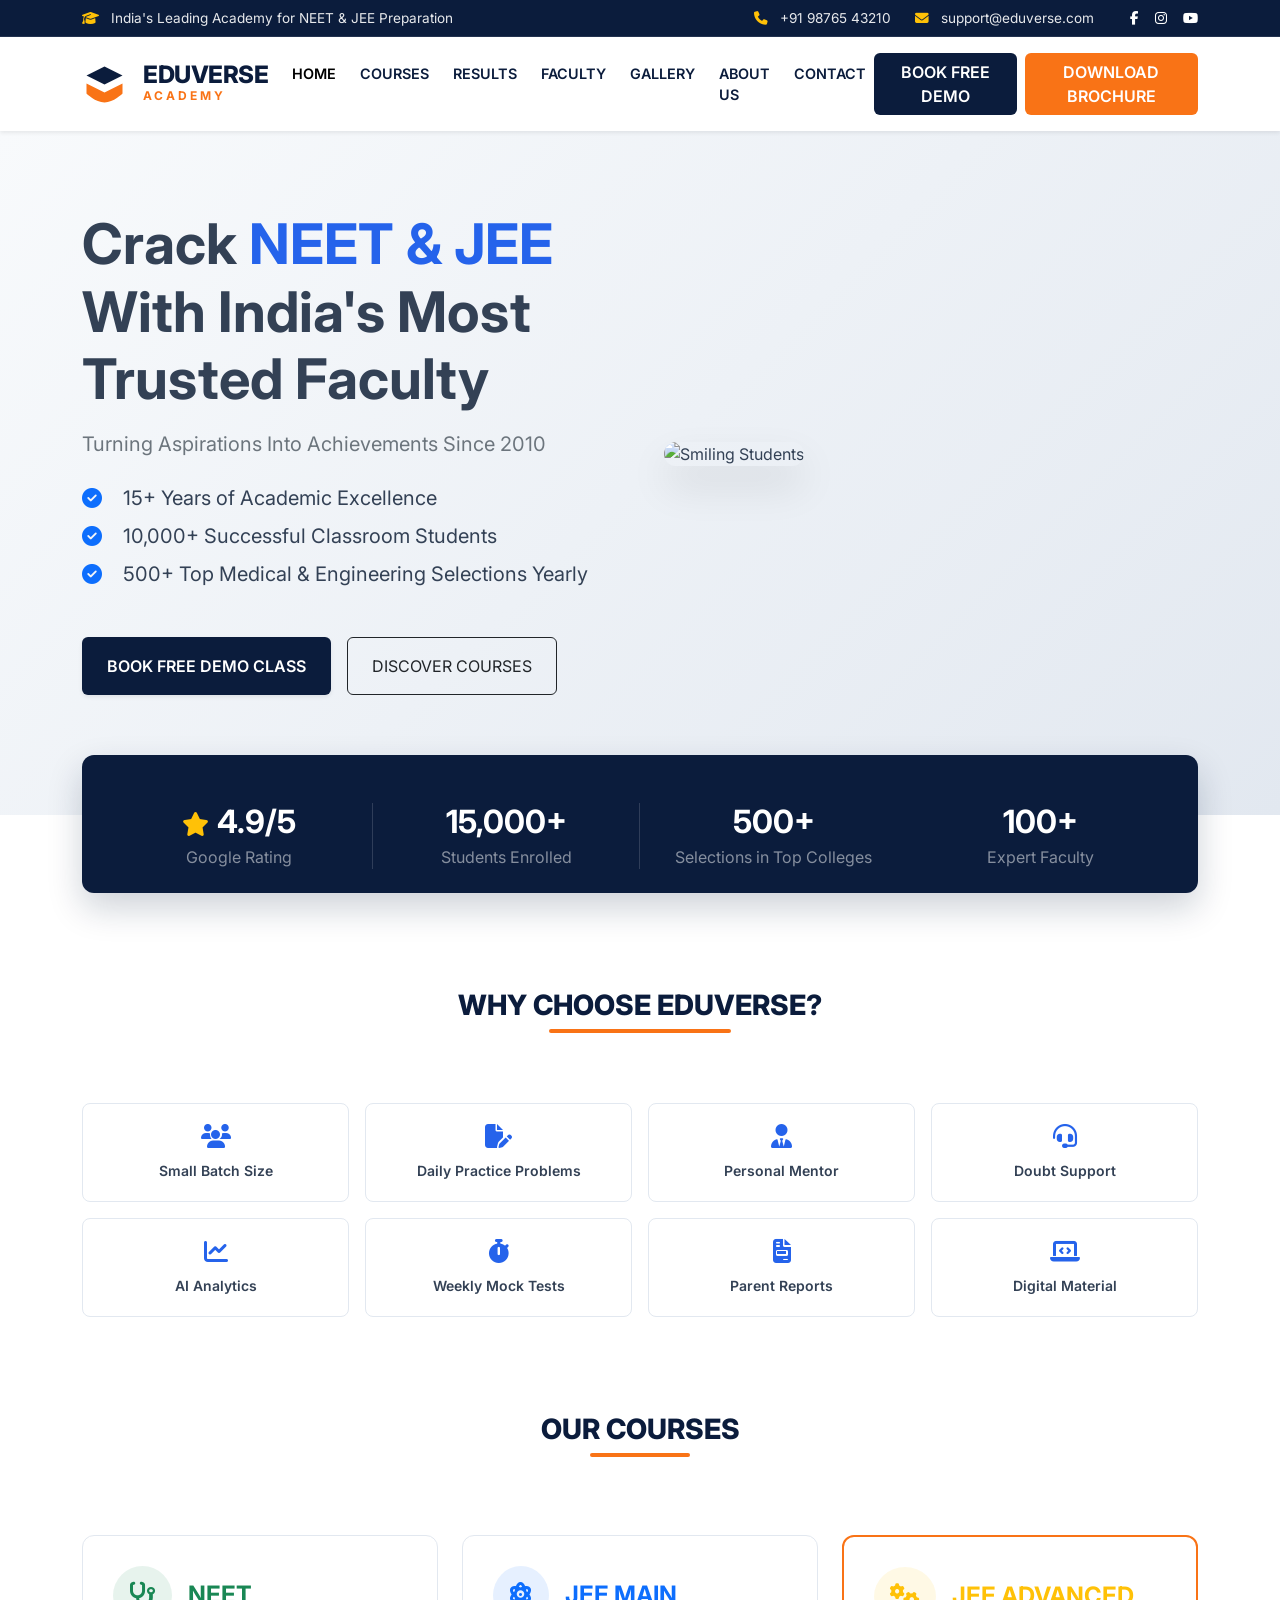
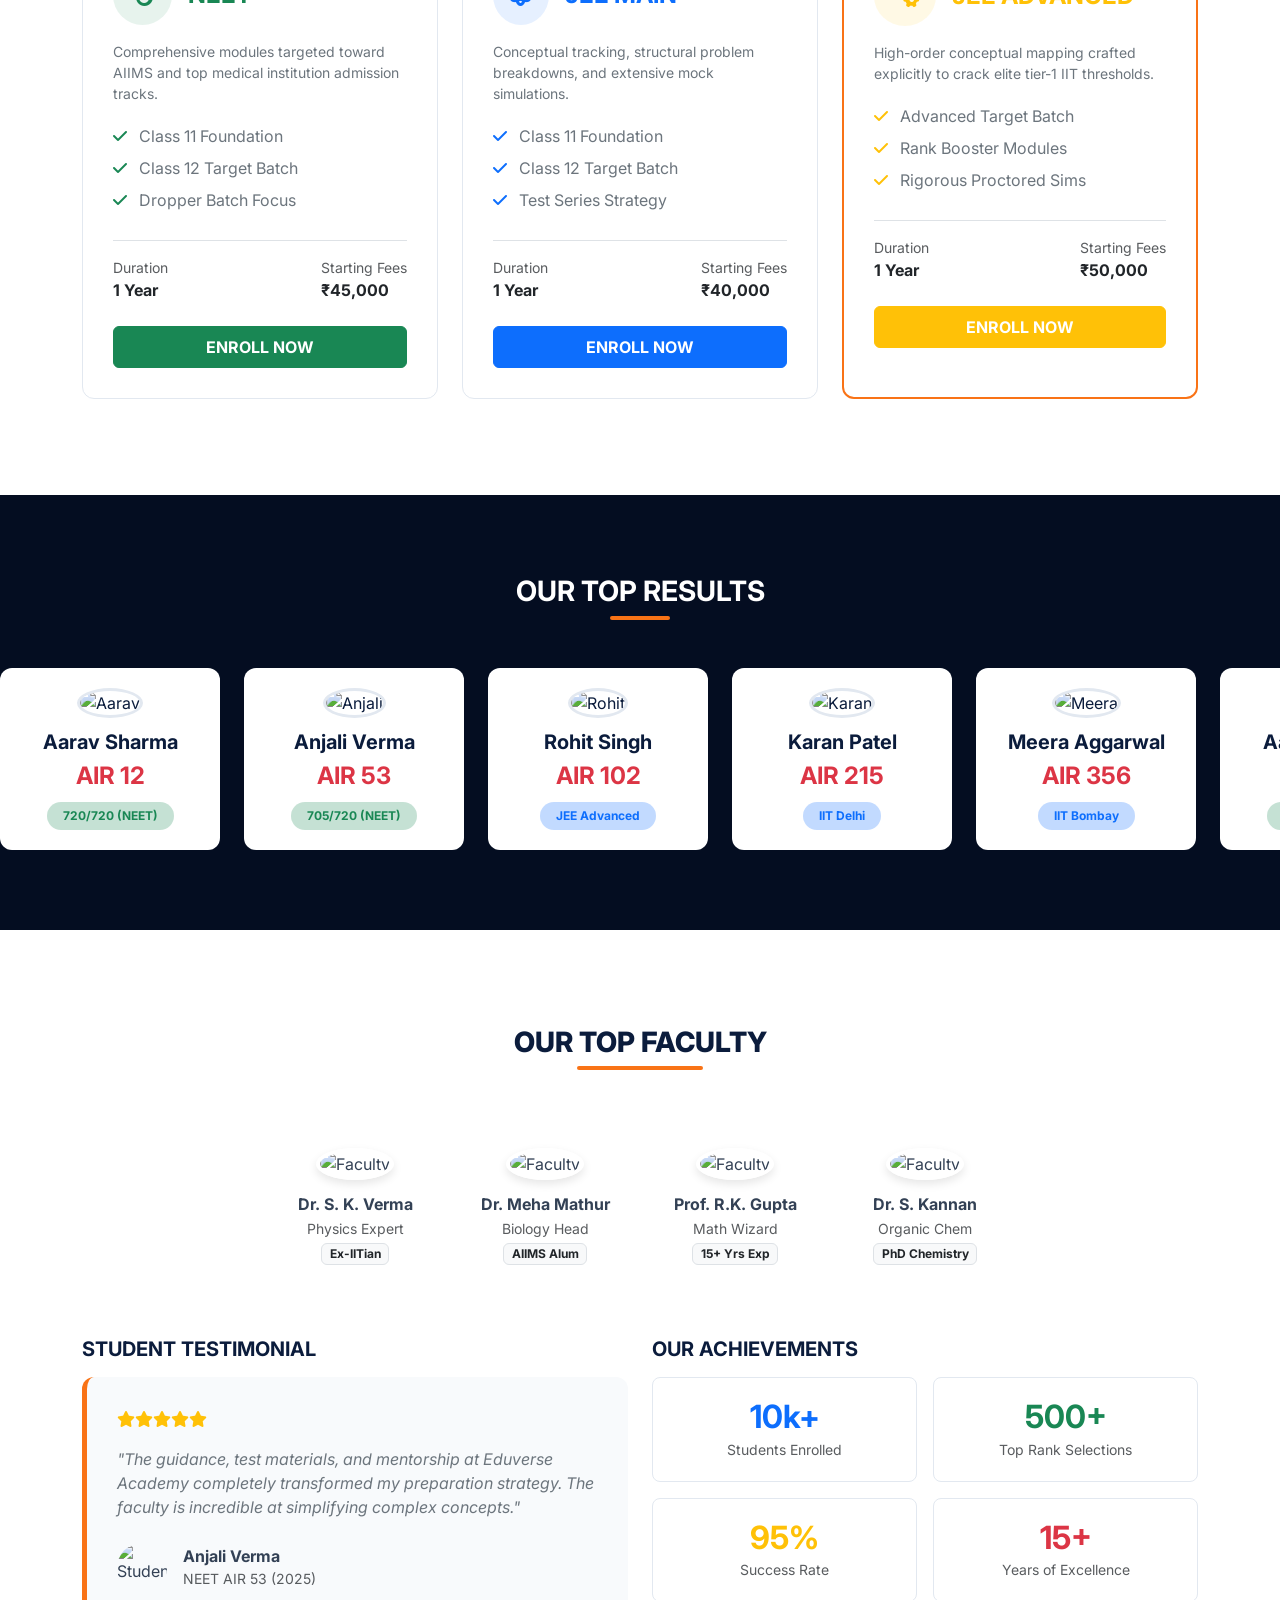
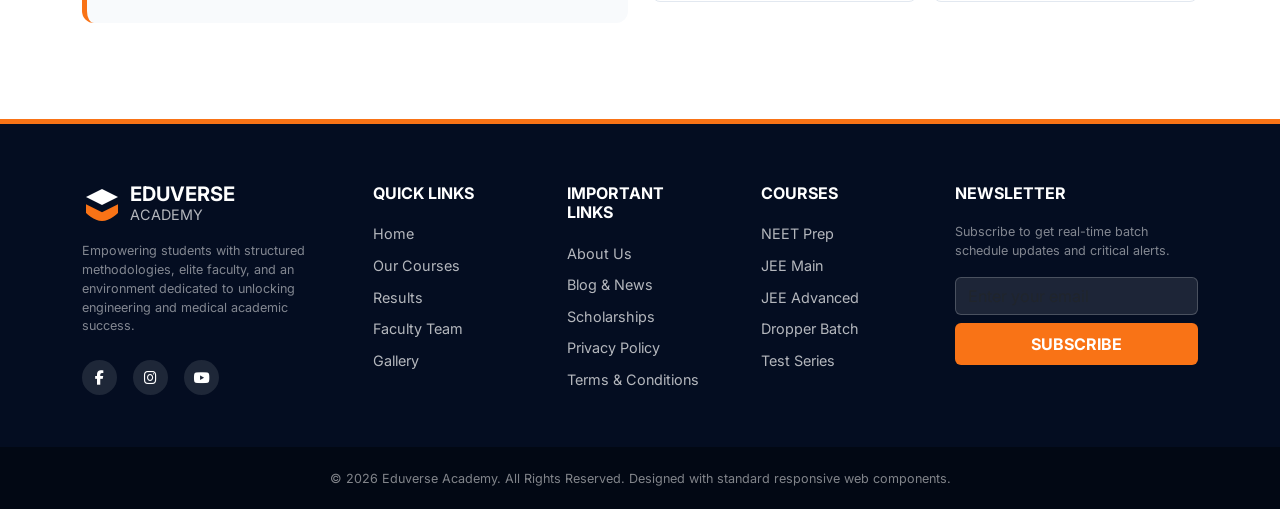
==== index.html @ da36e8e4 "Initializing the landing page" ====
<!DOCTYPE html>
<html lang="en">
<head>
    <meta charset="UTF-8">
    <meta name="viewport" content="width=device-width, initial-scale=1.0">
    <title>Eduverse Academy - NEET & JEE Preparation</title>
    
    <link rel="preconnect" href="https://fonts.googleapis.com">
    <link rel="preconnect" href="https://fonts.gstatic.com" crossorigin>
    <link href="https://fonts.googleapis.com/css2?family=Inter:wght@300;400;500;600;700;800&display=swap" rel="stylesheet">
    
    <link href="https://cdn.jsdelivr.net/npm/bootstrap@5.3.0/dist/css/bootstrap.min.css" rel="stylesheet">
    
    <link rel="stylesheet" href="https://cdnjs.cloudflare.com/ajax/libs/font-awesome/6.4.0/css/all.min.css">
    <link rel="stylesheet" href="main.css">
    
</head>
<body>

    <div class="top-ribbon d-none d-lg-block">
        <div class="container d-flex justify-content-between align-items-center">
            <div><i class="fa-solid fa-graduation-cap me-2 text-warning"></i> India's Leading Academy for NEET & JEE Preparation</div>
            <div class="d-flex align-items-center">
                <span class="me-4"><i class="fa-solid fa-phone me-2 text-warning"></i> +91 98765 43210</span>
                <span class="me-4"><i class="fa-solid fa-envelope me-2 text-warning"></i> support@eduverse.com</span>
                <div class="social-anchors">
                    <a href="#"><i class="fa-brands fa-facebook-f"></i></a>
                    <a href="#"><i class="fa-brands fa-instagram"></i></a>
                    <a href="#"><i class="fa-brands fa-youtube"></i></a>
                </div>
            </div>
        </div>
    </div>

    <nav class="navbar navbar-expand-lg navbar-light bg-white sticky-top shadow-sm py-3">
        <div class="container">
            <a class="navbar-brand d-flex align-items-center" href="#">
                <svg width="45" height="45" viewBox="0 0 50 50" fill="none" xmlns="http://www.w3.org/2000/svg" class="me-3">
                    <path d="M25 5L5 15L25 25L45 15L25 5Z" fill="#0b1c3c"/>
                    <path d="M5 24V35C5 35 15 45 25 45C35 45 45 35 45 35V24L25 34L5 24Z" fill="#f97316"/>
                </svg>
                <div>
                    <div class="logo-text-primary fs-4">EDUVERSE</div>
                    <div class="logo-text-secondary">ACADEMY</div>
                </div>
            </a>
            
            <button class="navbar-toggler" type="button" data-bs-toggle="collapse" data-bs-target="#mainNav">
                <span class="navbar-toggler-icon"></span>
            </button>
            
            <div class="collapse navbar-collapse" id="mainNav">
                <ul class="navbar-nav mx-auto mb-2 mb-lg-0 gap-2">
                    <li class="nav-item"><a class="nav-link active" href="#">Home</a></li>
                    <li class="nav-item"><a class="nav-link" href="#">Courses</a></li>
                    <li class="nav-item"><a class="nav-link" href="other-pages/result.html">Results</a></li>
                    <li class="nav-item"><a class="nav-link" href="other-pages/faculty.html">Faculty</a></li>
                    <li class="nav-item"><a class="nav-link" href="#">Gallery</a></li>
                    <li class="nav-item"><a class="nav-link" href="#">About Us</a></li>
                    <li class="nav-item"><a class="nav-link" href="#">Contact</a></li>
                </ul>
                <div class="d-flex gap-2">
                    <a href="#" class="btn btn-navy px-4">BOOK FREE DEMO</a>
                    <a href="#" class="btn btn-orange px-4">DOWNLOAD BROCHURE</a>
                </div>
            </div>
        </div>
    </nav>

    <section class="hero-section">
        <div class="container">
            <div class="row align-items-center g-5">
                <div class="col-lg-6">
                    <h1 class="display-4 fw-bold hero-title mb-3">Crack <span>NEET & JEE</span><br>With India's Most Trusted Faculty</h1>
                    <p class="fs-5 text-secondary mb-4">Turning Aspirations Into Achievements Since 2010</p>
                    
                    <ul class="list-unstyled mb-5 fs-5">
                        <li class="mb-2"><i class="fa-solid fa-circle-check text-primary me-3"></i> 15+ Years of Academic Excellence</li>
                        <li class="mb-2"><i class="fa-solid fa-circle-check text-primary me-3"></i> 10,000+ Successful Classroom Students</li>
                        <li class="mb-2"><i class="fa-solid fa-circle-check text-primary me-3"></i> 500+ Top Medical & Engineering Selections Yearly</li>
                    </ul>
                    
                    <div class="d-flex gap-3">
                        <button class="btn btn-navy py-3 px-4 shadow-sm">BOOK FREE DEMO CLASS</button>
                        <button class="btn btn-outline-dark py-3 px-4">DISCOVER COURSES</button>
                    </div>
                </div>
                <div class="col-lg-6">
                    <img src="https://images.unsplash.com/photo-1523240795612-9a054b0db644?auto=format&fit=crop&q=80&w=800" alt="Smiling Students" class="img-fluid hero-image">
                </div>
            </div>
        </div>
    </section>

    <div class="container">
        <div class="stats-ribbon p-4 row text-center g-4 mx-0">
            <div class="col-md-3 col-6 stat-col">
                <h2 class="fw-bold mb-1"><i class="fa-solid fa-star text-warning me-2 fs-4"></i>4.9/5</h2>
                <span class="text-white-50">Google Rating</span>
            </div>
            <div class="col-md-3 col-6 stat-col">
                <h2 class="fw-bold mb-1">15,000+</h2>
                <span class="text-white-50">Students Enrolled</span>
            </div>
            <div class="col-md-3 col-6 stat-col border-end-0">
                <h2 class="fw-bold mb-1">500+</h2>
                <span class="text-white-50">Selections in Top Colleges</span>
            </div>
            <div class="col-md-3 col-6">
                <h2 class="fw-bold mb-1">100+</h2>
                <span class="text-white-50">Expert Faculty</span>
            </div>
        </div>
    </div>

    <section class="container my-5 pt-5 text-center">
        <h3 class="section-title">WHY CHOOSE EDUVERSE?</h3>
        <div class="row row-cols-2 row-cols-md-4 row-cols-lg-8 g-3 mt-4">
            <div class="col"><div class="feature-card"><i class="fa-solid fa-users feature-icon"></i><div class="small fw-semibold">Small Batch Size</div></div></div>
            <div class="col"><div class="feature-card"><i class="fa-solid fa-file-pen feature-icon"></i><div class="small fw-semibold">Daily Practice Problems</div></div></div>
            <div class="col"><div class="feature-card"><i class="fa-solid fa-user-tie feature-icon"></i><div class="small fw-semibold">Personal Mentor</div></div></div>
            <div class="col"><div class="feature-card"><i class="fa-solid fa-headset feature-icon"></i><div class="small fw-semibold">Doubt Support</div></div></div>
            <div class="col"><div class="feature-card"><i class="fa-solid fa-chart-line feature-icon"></i><div class="small fw-semibold">AI Analytics</div></div></div>
            <div class="col"><div class="feature-card"><i class="fa-solid fa-stopwatch feature-icon"></i><div class="small fw-semibold">Weekly Mock Tests</div></div></div>
            <div class="col"><div class="feature-card"><i class="fa-solid fa-file-invoice feature-icon"></i><div class="small fw-semibold">Parent Reports</div></div></div>
            <div class="col"><div class="feature-card"><i class="fa-solid fa-laptop-code feature-icon"></i><div class="small fw-semibold">Digital Material</div></div></div>
        </div>
    </section>

    <section class="container my-5 py-5 text-center">
        <h3 class="section-title">OUR COURSES</h3>
        <div class="row g-4 mt-4 text-start">
            
            <div class="col-lg-4 col-md-6">
                <div class="course-card bg-white">
                    <div class="d-flex align-items-center mb-3">
                        <div class="bg-success bg-opacity-10 text-success p-3 rounded-circle me-3"><i class="fa-solid fa-stethoscope fs-4"></i></div>
                        <h4 class="fw-bold text-success mb-0">NEET</h4>
                    </div>
                    <p class="text-secondary small">Comprehensive modules targeted toward AIIMS and top medical institution admission tracks.</p>
                    <ul class="list-unstyled mb-4 lh-lg text-secondary">
                        <li><i class="fa-solid fa-check text-success me-2"></i> Class 11 Foundation</li>
                        <li><i class="fa-solid fa-check text-success me-2"></i> Class 12 Target Batch</li>
                        <li><i class="fa-solid fa-check text-success me-2"></i> Dropper Batch Focus</li>
                    </ul>
                    <div class="border-top pt-3 d-flex justify-content-between mb-4">
                        <div><small class="text-muted d-block">Duration</small><strong class="text-dark">1 Year</strong></div>
                        <div><small class="text-muted d-block">Starting Fees</small><strong class="text-dark">₹45,000</strong></div>
                    </div>
                    <button class="btn btn-success w-100 py-2 fw-bold">ENROLL NOW</button>
                </div>
            </div>

            <div class="col-lg-4 col-md-6">
                <div class="course-card bg-white">
                    <div class="d-flex align-items-center mb-3">
                        <div class="bg-primary bg-opacity-10 text-primary p-3 rounded-circle me-3"><i class="fa-solid fa-atom fs-4"></i></div>
                        <h4 class="fw-bold text-primary mb-0">JEE MAIN</h4>
                    </div>
                    <p class="text-secondary small">Conceptual tracking, structural problem breakdowns, and extensive mock simulations.</p>
                    <ul class="list-unstyled mb-4 lh-lg text-secondary">
                        <li><i class="fa-solid fa-check text-primary me-2"></i> Class 11 Foundation</li>
                        <li><i class="fa-solid fa-check text-primary me-2"></i> Class 12 Target Batch</li>
                        <li><i class="fa-solid fa-check text-primary me-2"></i> Test Series Strategy</li>
                    </ul>
                    <div class="border-top pt-3 d-flex justify-content-between mb-4">
                        <div><small class="text-muted d-block">Duration</small><strong class="text-dark">1 Year</strong></div>
                        <div><small class="text-muted d-block">Starting Fees</small><strong class="text-dark">₹40,000</strong></div>
                    </div>
                    <button class="btn btn-primary w-100 py-2 fw-bold">ENROLL NOW</button>
                </div>
            </div>

            <div class="col-lg-4 col-md-6">
                <div class="course-card adv bg-white">
                    <div class="d-flex align-items-center mb-3">
                        <div class="bg-warning bg-opacity-10 text-warning p-3 rounded-circle me-3"><i class="fa-solid fa-gears fs-4"></i></div>
                        <h4 class="fw-bold text-warning mb-0">JEE ADVANCED</h4>
                    </div>
                    <p class="text-secondary small">High-order conceptual mapping crafted explicitly to crack elite tier-1 IIT thresholds.</p>
                    <ul class="list-unstyled mb-4 lh-lg text-secondary">
                        <li><i class="fa-solid fa-check text-warning me-2"></i> Advanced Target Batch</li>
                        <li><i class="fa-solid fa-check text-warning me-2"></i> Rank Booster Modules</li>
                        <li><i class="fa-solid fa-check text-warning me-2"></i> Rigorous Proctored Sims</li>
                    </ul>
                    <div class="border-top pt-3 d-flex justify-content-between mb-4">
                        <div><small class="text-muted d-block">Duration</small><strong class="text-dark">1 Year</strong></div>
                        <div><small class="text-muted d-block">Starting Fees</small><strong class="text-dark">₹50,000</strong></div>
                    </div>
                    <button class="btn btn-warning text-white w-100 py-2 fw-bold">ENROLL NOW</button>
                </div>
            </div>

        </div>
    </section>

    <section class="results-section overflow-hidden">
        <div class="container text-center mb-5">
            <h3 class="fw-bold mb-0 text-white">OUR TOP RESULTS</h3>
            <div class="mx-auto mt-2" style="width:60px; height:4px; background:var(--brand-orange); border-radius:2px;"></div>
        </div>

        <div class="marquee-wrapper">
            <div class="marquee-track" id="marqueeTrack">
                <div class="result-card">
                    <img src="https://images.unsplash.com/photo-1539571696357-5a69c17a67c6?auto=format&fit=crop&q=80&w=150" class="result-avatar" alt="Aarav">
                    <h5 class="fw-bold mb-1">Aarav Sharma</h5>
                    <div class="text-danger fw-bold fs-4 mb-2">AIR 12</div>
                    <span class="badge bg-success bg-opacity-25 text-success px-3 py-2 rounded-pill">720/720 (NEET)</span>
                </div>
                <div class="result-card">
                    <img src="https://images.unsplash.com/photo-1494790108377-be9c29b29330?auto=format&fit=crop&q=80&w=150" class="result-avatar" alt="Anjali">
                    <h5 class="fw-bold mb-1">Anjali Verma</h5>
                    <div class="text-danger fw-bold fs-4 mb-2">AIR 53</div>
                    <span class="badge bg-success bg-opacity-25 text-success px-3 py-2 rounded-pill">705/720 (NEET)</span>
                </div>
                <div class="result-card">
                    <img src="https://images.unsplash.com/photo-1507003211169-0a1dd7228f2d?auto=format&fit=crop&q=80&w=150" class="result-avatar" alt="Rohit">
                    <h5 class="fw-bold mb-1">Rohit Singh</h5>
                    <div class="text-danger fw-bold fs-4 mb-2">AIR 102</div>
                    <span class="badge bg-primary bg-opacity-25 text-primary px-3 py-2 rounded-pill">JEE Advanced</span>
                </div>
                <div class="result-card">
                    <img src="https://images.unsplash.com/photo-1500648767791-00dcc994a43e?auto=format&fit=crop&q=80&w=150" class="result-avatar" alt="Karan">
                    <h5 class="fw-bold mb-1">Karan Patel</h5>
                    <div class="text-danger fw-bold fs-4 mb-2">AIR 215</div>
                    <span class="badge bg-primary bg-opacity-25 text-primary px-3 py-2 rounded-pill">IIT Delhi</span>
                </div>
                <div class="result-card">
                    <img src="https://images.unsplash.com/photo-1438761681033-6461ffad8d80?auto=format&fit=crop&q=80&w=150" class="result-avatar" alt="Meera">
                    <h5 class="fw-bold mb-1">Meera Aggarwal</h5>
                    <div class="text-danger fw-bold fs-4 mb-2">AIR 356</div>
                    <span class="badge bg-primary bg-opacity-25 text-primary px-3 py-2 rounded-pill">IIT Bombay</span>
                </div>
                </div>
        </div>
    </section>

    <section class="container my-5 py-5">
        <div class="text-center mb-5">
            <h3 class="section-title">OUR TOP FACULTY</h3>
        </div>
        <div class="row text-center g-4 justify-content-center mb-5">
            <div class="col-lg-2 col-md-4 col-6">
                <img src="https://images.unsplash.com/photo-1560250097-0b93528c311a?auto=format&fit=crop&q=80&w=150" class="faculty-avatar" alt="Faculty">
                <h6 class="fw-bold mb-1">Dr. S. K. Verma</h6>
                <p class="text-muted small mb-0">Physics Expert</p>
                <span class="badge bg-light text-dark border mt-1">Ex-IITian</span>
            </div>
            <div class="col-lg-2 col-md-4 col-6">
                <img src="https://images.unsplash.com/photo-1573496359142-b8d87734a5a2?auto=format&fit=crop&q=80&w=150" class="faculty-avatar" alt="Faculty">
                <h6 class="fw-bold mb-1">Dr. Meha Mathur</h6>
                <p class="text-muted small mb-0">Biology Head</p>
                <span class="badge bg-light text-dark border mt-1">AIIMS Alum</span>
            </div>
            <div class="col-lg-2 col-md-4 col-6">
                <img src="https://images.unsplash.com/photo-1472099645785-5658abf4ff4e?auto=format&fit=crop&q=80&w=150" class="faculty-avatar" alt="Faculty">
                <h6 class="fw-bold mb-1">Prof. R.K. Gupta</h6>
                <p class="text-muted small mb-0">Math Wizard</p>
                <span class="badge bg-light text-dark border mt-1">15+ Yrs Exp</span>
            </div>
            <div class="col-lg-2 col-md-4 col-6">
                <img src="https://images.unsplash.com/photo-1519085360753-af0119f7cbe7?auto=format&fit=crop&q=80&w=150" class="faculty-avatar" alt="Faculty">
                <h6 class="fw-bold mb-1">Dr. S. Kannan</h6>
                <p class="text-muted small mb-0">Organic Chem</p>
                <span class="badge bg-light text-dark border mt-1">PhD Chemistry</span>
            </div>
        </div>

        <div class="row g-4 mt-4">
            <div class="col-lg-6">
                <h5 class="fw-bold mb-3 text-uppercase" style="color: var(--brand-blue);">Student Testimonial</h5>
                <div class="testimonial-card">
                    <div class="text-warning mb-3">
                        <i class="fa-solid fa-star"></i><i class="fa-solid fa-star"></i><i class="fa-solid fa-star"></i><i class="fa-solid fa-star"></i><i class="fa-solid fa-star"></i>
                    </div>
                    <p class="fst-italic text-secondary mb-4">"The guidance, test materials, and mentorship at Eduverse Academy completely transformed my preparation strategy. The faculty is incredible at simplifying complex concepts."</p>
                    <div class="d-flex align-items-center">
                        <img src="https://images.unsplash.com/photo-1494790108377-be9c29b29330?auto=format&fit=crop&q=80&w=80" alt="Student" class="rounded-circle me-3" style="width:50px; height:50px; object-fit:cover;">
                        <div>
                            <h6 class="fw-bold mb-0">Anjali Verma</h6>
                            <small class="text-muted">NEET AIR 53 (2025)</small>
                        </div>
                    </div>
                </div>
            </div>
            
            <div class="col-lg-6">
                <h5 class="fw-bold mb-3 text-uppercase" style="color: var(--brand-blue);">Our Achievements</h5>
                <div class="row g-3">
                    <div class="col-6">
                        <div class="achievement-box">
                            <h2 class="fw-bold text-primary mb-0">10k+</h2>
                            <span class="text-muted small">Students Enrolled</span>
                        </div>
                    </div>
                    <div class="col-6">
                        <div class="achievement-box">
                            <h2 class="fw-bold text-success mb-0">500+</h2>
                            <span class="text-muted small">Top Rank Selections</span>
                        </div>
                    </div>
                    <div class="col-6">
                        <div class="achievement-box">
                            <h2 class="fw-bold text-warning mb-0">95%</h2>
                            <span class="text-muted small">Success Rate</span>
                        </div>
                    </div>
                    <div class="col-6">
                        <div class="achievement-box">
                            <h2 class="fw-bold text-danger mb-0">15+</h2>
                            <span class="text-muted small">Years of Excellence</span>
                        </div>
                    </div>
                </div>
            </div>
        </div>
    </section>

    <footer class="main-footer">
        <div class="container">
            <div class="row g-5">
                <div class="col-lg-3 col-md-6">
                    <div class="d-flex align-items-center mb-3">
                        <svg width="40" height="40" viewBox="0 0 50 50" fill="none" xmlns="http://www.w3.org/2000/svg" class="me-2">
                            <path d="M25 5L5 15L25 25L45 15L25 5Z" fill="#ffffff"/>
                            <path d="M5 24V35C5 35 15 45 25 45C35 45 45 35 45 35V24L25 34L5 24Z" fill="#f97316"/>
                        </svg>
                        <div>
                            <div class="fs-5 fw-bold text-white lh-1">EDUVERSE</div>
                            <div class="logo-text-secondary">ACADEMY</div>
                        </div>
                    </div>
                    <p class="text-white-50 small mb-4">Empowering students with structured methodologies, elite faculty, and an environment dedicated to unlocking engineering and medical academic success.</p>
                    <div class="d-flex gap-3">
                        <a href="#" class="text-white bg-secondary bg-opacity-25 p-2 rounded-circle d-flex align-items-center justify-content-center" style="width:35px;height:35px;"><i class="fa-brands fa-facebook-f"></i></a>
                        <a href="#" class="text-white bg-secondary bg-opacity-25 p-2 rounded-circle d-flex align-items-center justify-content-center" style="width:35px;height:35px;"><i class="fa-brands fa-instagram"></i></a>
                        <a href="#" class="text-white bg-secondary bg-opacity-25 p-2 rounded-circle d-flex align-items-center justify-content-center" style="width:35px;height:35px;"><i class="fa-brands fa-youtube"></i></a>
                    </div>
                </div>

                <div class="col-lg-2 col-md-6 col-6 px-lg-4">
                    <h6 class="footer-title">QUICK LINKS</h6>
                    <ul class="footer-links">
                        <li><a href="#">Home</a></li>
                        <li><a href="#">Our Courses</a></li>
                        <li><a href="#">Results</a></li>
                        <li><a href="#">Faculty Team</a></li>
                        <li><a href="#">Gallery</a></li>
                    </ul>
                </div>

                <div class="col-lg-2 col-md-6 col-6">
                    <h6 class="footer-title">IMPORTANT LINKS</h6>
                    <ul class="footer-links">
                        <li><a href="#">About Us</a></li>
                        <li><a href="#">Blog & News</a></li>
                        <li><a href="#">Scholarships</a></li>
                        <li><a href="#">Privacy Policy</a></li>
                        <li><a href="#">Terms & Conditions</a></li>
                    </ul>
                </div>

                <div class="col-lg-2 col-md-6">
                    <h6 class="footer-title">COURSES</h6>
                    <ul class="footer-links">
                        <li><a href="#">NEET Prep</a></li>
                        <li><a href="#">JEE Main</a></li>
                        <li><a href="#">JEE Advanced</a></li>
                        <li><a href="#">Dropper Batch</a></li>
                        <li><a href="#">Test Series</a></li>
                    </ul>
                </div>

                <div class="col-lg-3 col-md-6">
                    <h6 class="footer-title">NEWSLETTER</h6>
                    <p class="text-white-50 small mb-3">Subscribe to get real-time batch schedule updates and critical alerts.</p>
                    <form>
                        <div class="input-group mb-2">
                            <input type="email" class="form-control newsletter-input" placeholder="Enter your email" required>
                        </div>
                        <button type="submit" class="btn btn-orange w-100 py-2 fw-bold small">SUBSCRIBE</button>
                    </form>
                </div>
            </div>
        </div>

        <div class="copyright-bar text-center">
            <span class="text-white-50 small">&copy; 2026 Eduverse Academy. All Rights Reserved. Designed with standard responsive web components.</span>
        </div>
    </footer>

    <script src="mail.js">     
    </script>

    <script src="https://cdn.jsdelivr.net/npm/bootstrap@5.3.0/dist/js/bootstrap.bundle.min.js"></script>
</body>
</html>
---- main.css ----
/* 1. Color Palette & Typography */
        :root {
            --brand-blue: #0b1c3c;
            --brand-dark: #040d21;
            --brand-orange: #f97316;
            --brand-green: #059669;
            --brand-light-blue: #2563eb;
            --slate-gray: #64748b;
            --light-bg: #f8fafc;
            --card-radius: 12px;
        }

        body {
            font-family: 'Inter', sans-serif;
            color: #334155;
            background-color: #ffffff;
            overflow-x: hidden;
        }

        a { text-decoration: none; }

        /* Buttons */
        .btn-navy {
            background-color: var(--brand-blue);
            color: white;
            font-weight: 600;
            transition: all 0.3s;
        }
        .btn-navy:hover { background-color: var(--brand-dark); color: white; }
        
        .btn-orange {
            background-color: var(--brand-orange);
            color: white;
            font-weight: 600;
            transition: all 0.3s;
        }
        .btn-orange:hover { background-color: #ea580c; color: white; }

        /* 2. Top Ribbon Utility Header */
        .top-ribbon {
            background-color: var(--brand-blue);
            color: rgba(255,255,255,0.9);
            font-size: 0.85rem;
            padding: 8px 0;
            border-bottom: 1px solid rgba(255,255,255,0.1);
        }
        .social-anchors a {
            color: white;
            margin-left: 12px;
            transition: color 0.3s;
        }
        .social-anchors a:hover { color: var(--brand-orange); }

        /* 3. Main Sticky Navbar */
        .navbar-brand .logo-text-primary {
            color: var(--brand-blue);
            font-weight: 800;
            line-height: 1;
            letter-spacing: -0.5px;
        }
        .navbar-brand .logo-text-secondary {
            color: var(--brand-orange);
            font-size: 0.75rem;
            font-weight: 700;
            letter-spacing: 3px;
        }
        .nav-link {
            color: var(--brand-blue);
            font-weight: 600;
            font-size: 0.9rem;
            text-transform: uppercase;
        }
        .nav-link:hover, .nav-link.active { color: var(--brand-orange); }

        /* 4. Hero Banner Section */
        .hero-section {
            background: linear-gradient(135deg, #f8fafc 0%, #e2e8f0 100%);
            padding: 80px 0 120px 0;
        }
        .hero-title span { color: var(--brand-light-blue); }
        .hero-image {
            border-radius: 20px;
            box-shadow: 0 20px 40px rgba(0,0,0,0.1);
        }

        /* 5. Overlay Stats Ribbon */
        .stats-ribbon {
            background-color: var(--brand-blue);
            color: white;
            border-radius: var(--card-radius);
            margin-top: -60px;
            box-shadow: 0 15px 35px rgba(11, 28, 60, 0.2);
            position: relative;
            z-index: 10;
        }
        .stat-col { border-right: 1px solid rgba(255,255,255,0.15); }
        .stat-col:last-child { border-right: none; }

        /* 6. Why Choose Us Micro-Feature Grid */
        .feature-card {
            background: white;
            border: 1px solid #e2e8f0;
            border-radius: 8px;
            padding: 20px 10px;
            text-align: center;
            height: 100%;
            transition: transform 0.3s, box-shadow 0.3s;
        }
        .feature-card:hover {
            transform: translateY(-5px);
            box-shadow: 0 10px 20px rgba(0,0,0,0.05);
        }
        .feature-icon {
            font-size: 1.5rem;
            color: var(--brand-light-blue);
            margin-bottom: 12px;
        }

        /* 7. Our Courses Card Matrix */
        .section-title {
            color: var(--brand-blue);
            font-weight: 800;
            position: relative;
            display: inline-block;
            margin-bottom: 40px;
        }
        .section-title::after {
            content: '';
            position: absolute;
            width: 50%;
            height: 4px;
            background-color: var(--brand-orange);
            bottom: -10px;
            left: 25%;
            border-radius: 2px;
        }
        .course-card {
            border: 1px solid #e2e8f0;
            border-radius: var(--card-radius);
            padding: 30px;
            height: 100%;
            transition: all 0.3s ease;
        }
        .course-card:hover { transform: translateY(-8px); box-shadow: 0 15px 30px rgba(0,0,0,0.08); }
        .course-card.adv { border: 2px solid var(--brand-orange); }

        /* 8. Our Top Results Infinite Marquee */
        .results-section {
            background-color: var(--brand-dark);
            padding: 80px 0;
            color: white;
        }
        .marquee-wrapper {
            width: 100%;
            overflow: hidden;
            position: relative;
        }
        .marquee-track {
            display: flex;
            width: max-content;
            gap: 24px;
            animation: scroll-left 30s linear infinite;
        }
        .marquee-wrapper:hover .marquee-track { animation-play-state: paused; }
        
        @keyframes scroll-left {
            0% { transform: translateX(0); }
            100% { transform: translateX(-50%); } /* Scrolls exactly half the width of the cloned track */
        }
        
        .result-card {
            background: white;
            color: var(--brand-blue);
            border-radius: var(--card-radius);
            width: 220px;
            padding: 20px;
            text-align: center;
            flex-shrink: 0;
        }
        .result-avatar {
            width: 70px;
            height: 70px;
            border-radius: 50%;
            object-fit: cover;
            border: 3px solid #e2e8f0;
            margin-bottom: 12px;
        }

        /* 9. Top Faculty & Testimonials */
        .faculty-avatar {
            width: 100px;
            height: 100px;
            border-radius: 50%;
            object-fit: cover;
            border: 4px solid white;
            box-shadow: 0 4px 10px rgba(0,0,0,0.1);
            margin-bottom: 15px;
        }
        .testimonial-card {
            background: var(--light-bg);
            border-radius: var(--card-radius);
            padding: 30px;
            border-left: 5px solid var(--brand-orange);
        }
        .achievement-box {
            background: white;
            border: 1px solid #e2e8f0;
            border-radius: 8px;
            padding: 20px;
            text-align: center;
            height: 100%;
        }

        /* 10. Multi-Column Unified Footer Area */
        .main-footer {
            background-color: var(--brand-dark);
            color: rgba(255,255,255,0.7);
            border-top: 5px solid var(--brand-orange);
            padding-top: 60px;
            font-size: 0.9rem;
        }
        .footer-title {
            color: white;
            font-weight: 700;
            margin-bottom: 20px;
        }
        .footer-links { list-style: none; padding-left: 0; }
        .footer-links li { margin-bottom: 10px; }
        .footer-links a {
            color: rgba(255,255,255,0.7);
            transition: color 0.3s;
        }
        .footer-links a:hover { color: var(--brand-orange); }
        .newsletter-input {
            background: rgba(255,255,255,0.1);
            border: 1px solid rgba(255,255,255,0.2);
            color: white;
        }
        .newsletter-input:focus {
            background: rgba(255,255,255,0.15);
            border-color: var(--brand-orange);
            box-shadow: none;
            color: white;
        }
        .copyright-bar {
            background-color: rgba(0,0,0,0.4);
            padding: 20px 0;
            margin-top: 40px;
        }
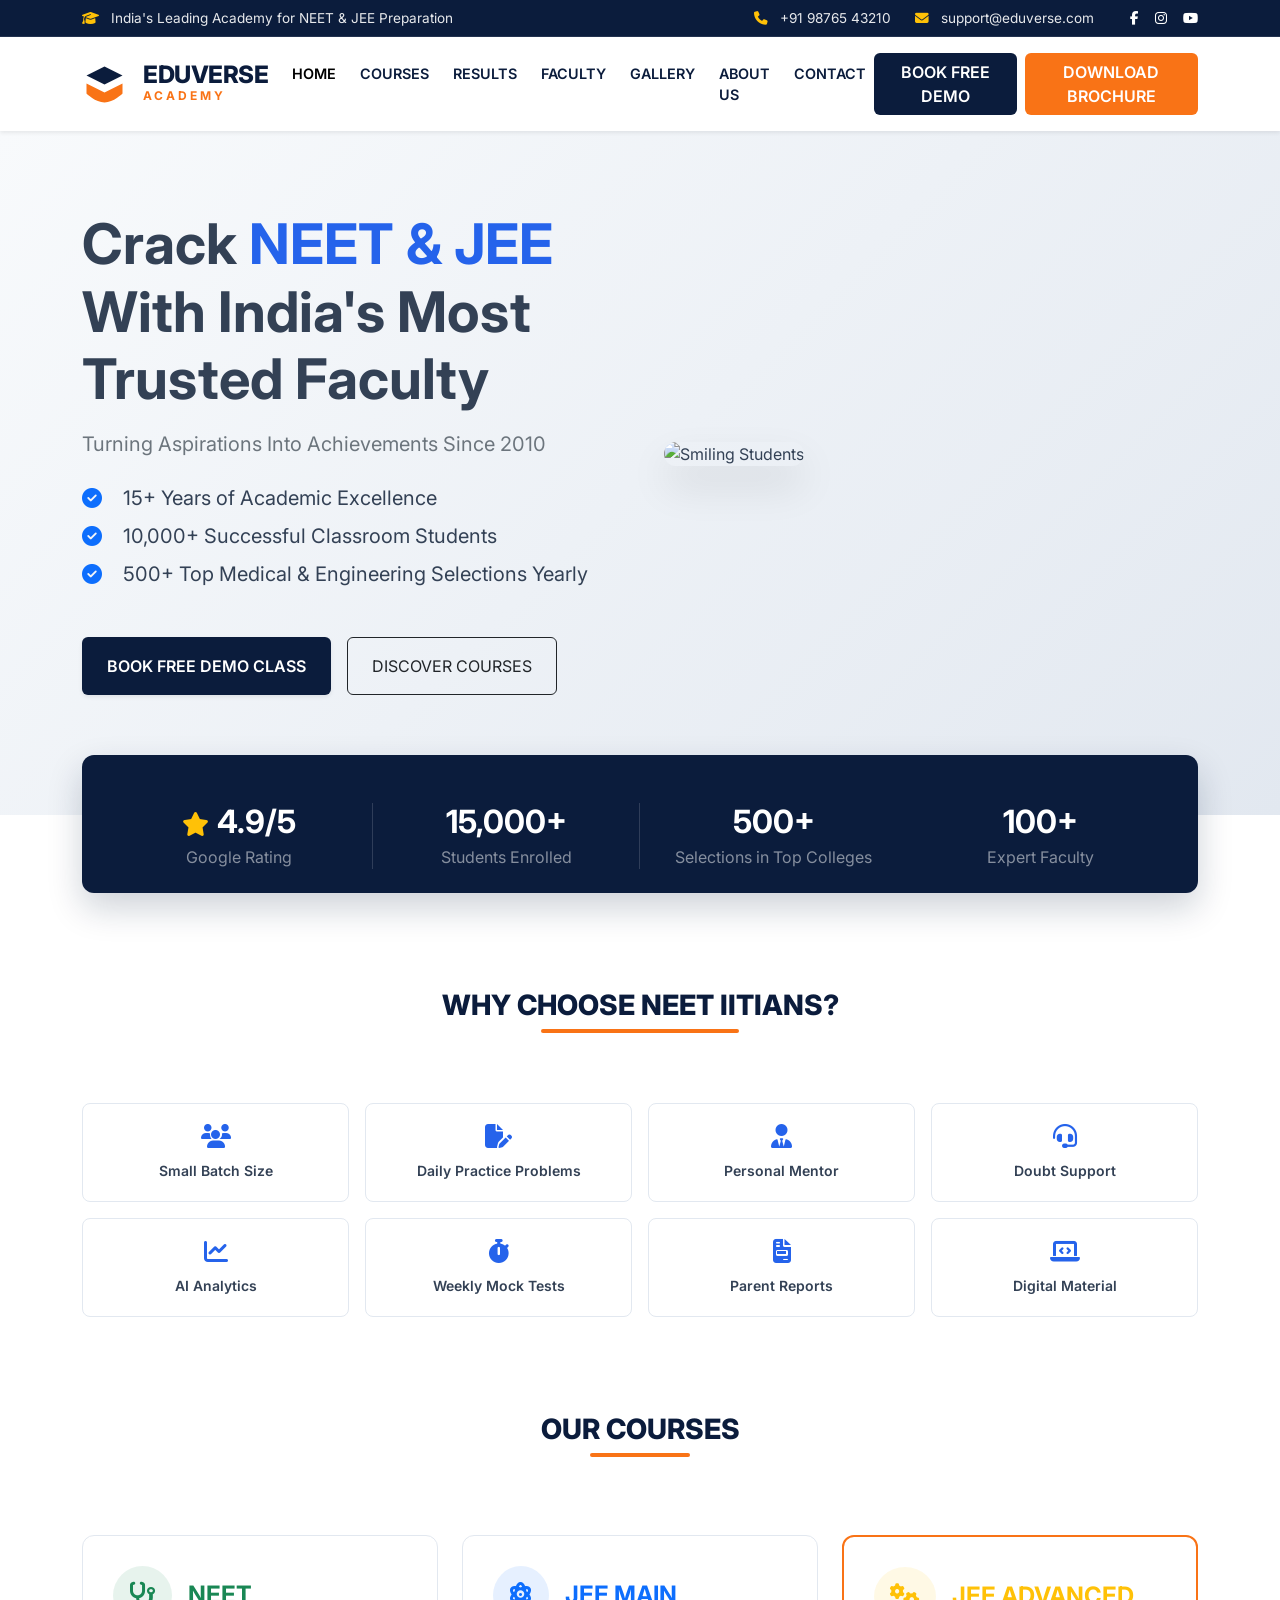
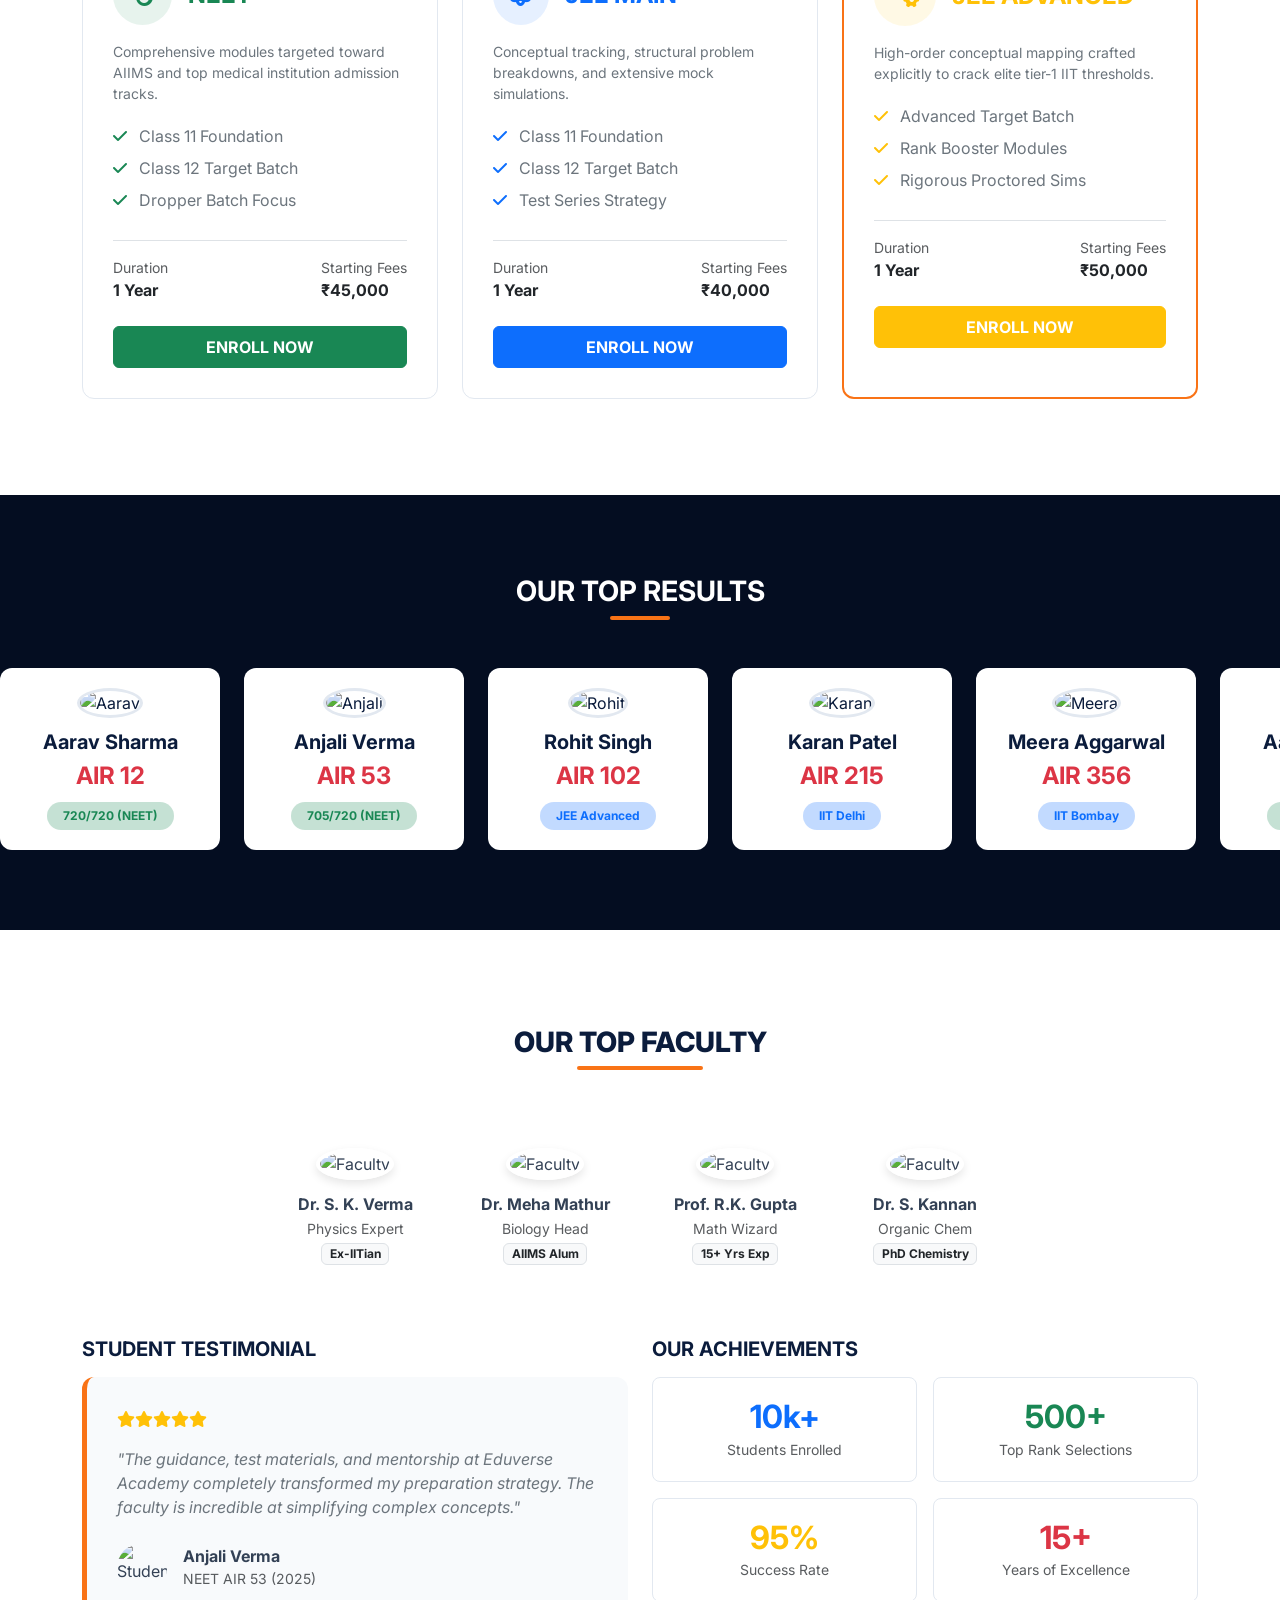
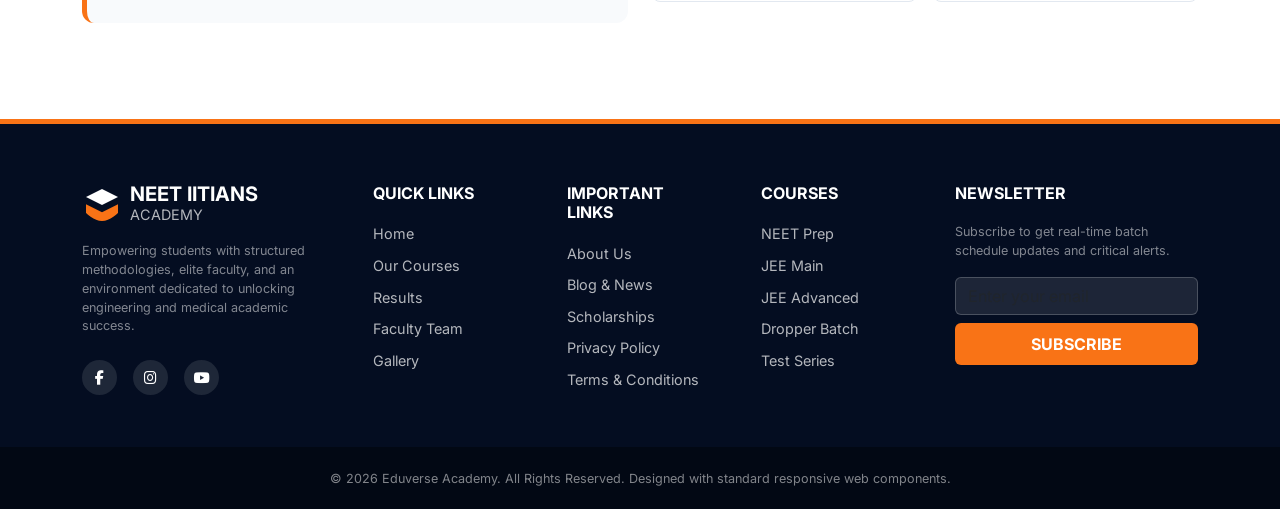
==== commit 630f65d5: "change eduverse to neet-iitians" ====
--- a/index.html
+++ b/index.html
@@ -3,7 +3,7 @@
 <head>
     <meta charset="UTF-8">
     <meta name="viewport" content="width=device-width, initial-scale=1.0">
-    <title>Eduverse Academy - NEET & JEE Preparation</title>
+    <title>NEET IITIANS Academy - NEET & JEE Preparation</title>
     
     <link rel="preconnect" href="https://fonts.googleapis.com">
     <link rel="preconnect" href="https://fonts.gstatic.com" crossorigin>
@@ -114,7 +114,7 @@
     </div>
 
     <section class="container my-5 pt-5 text-center">
-        <h3 class="section-title">WHY CHOOSE EDUVERSE?</h3>
+        <h3 class="section-title">WHY CHOOSE NEET IITIANS?</h3>
         <div class="row row-cols-2 row-cols-md-4 row-cols-lg-8 g-3 mt-4">
             <div class="col"><div class="feature-card"><i class="fa-solid fa-users feature-icon"></i><div class="small fw-semibold">Small Batch Size</div></div></div>
             <div class="col"><div class="feature-card"><i class="fa-solid fa-file-pen feature-icon"></i><div class="small fw-semibold">Daily Practice Problems</div></div></div>
@@ -327,7 +327,7 @@
                             <path d="M5 24V35C5 35 15 45 25 45C35 45 45 35 45 35V24L25 34L5 24Z" fill="#f97316"/>
                         </svg>
                         <div>
-                            <div class="fs-5 fw-bold text-white lh-1">EDUVERSE</div>
+                            <div class="fs-5 fw-bold text-white lh-1">NEET IITIANS</div>
                             <div class="logo-text-secondary">ACADEMY</div>
                         </div>
                     </div>
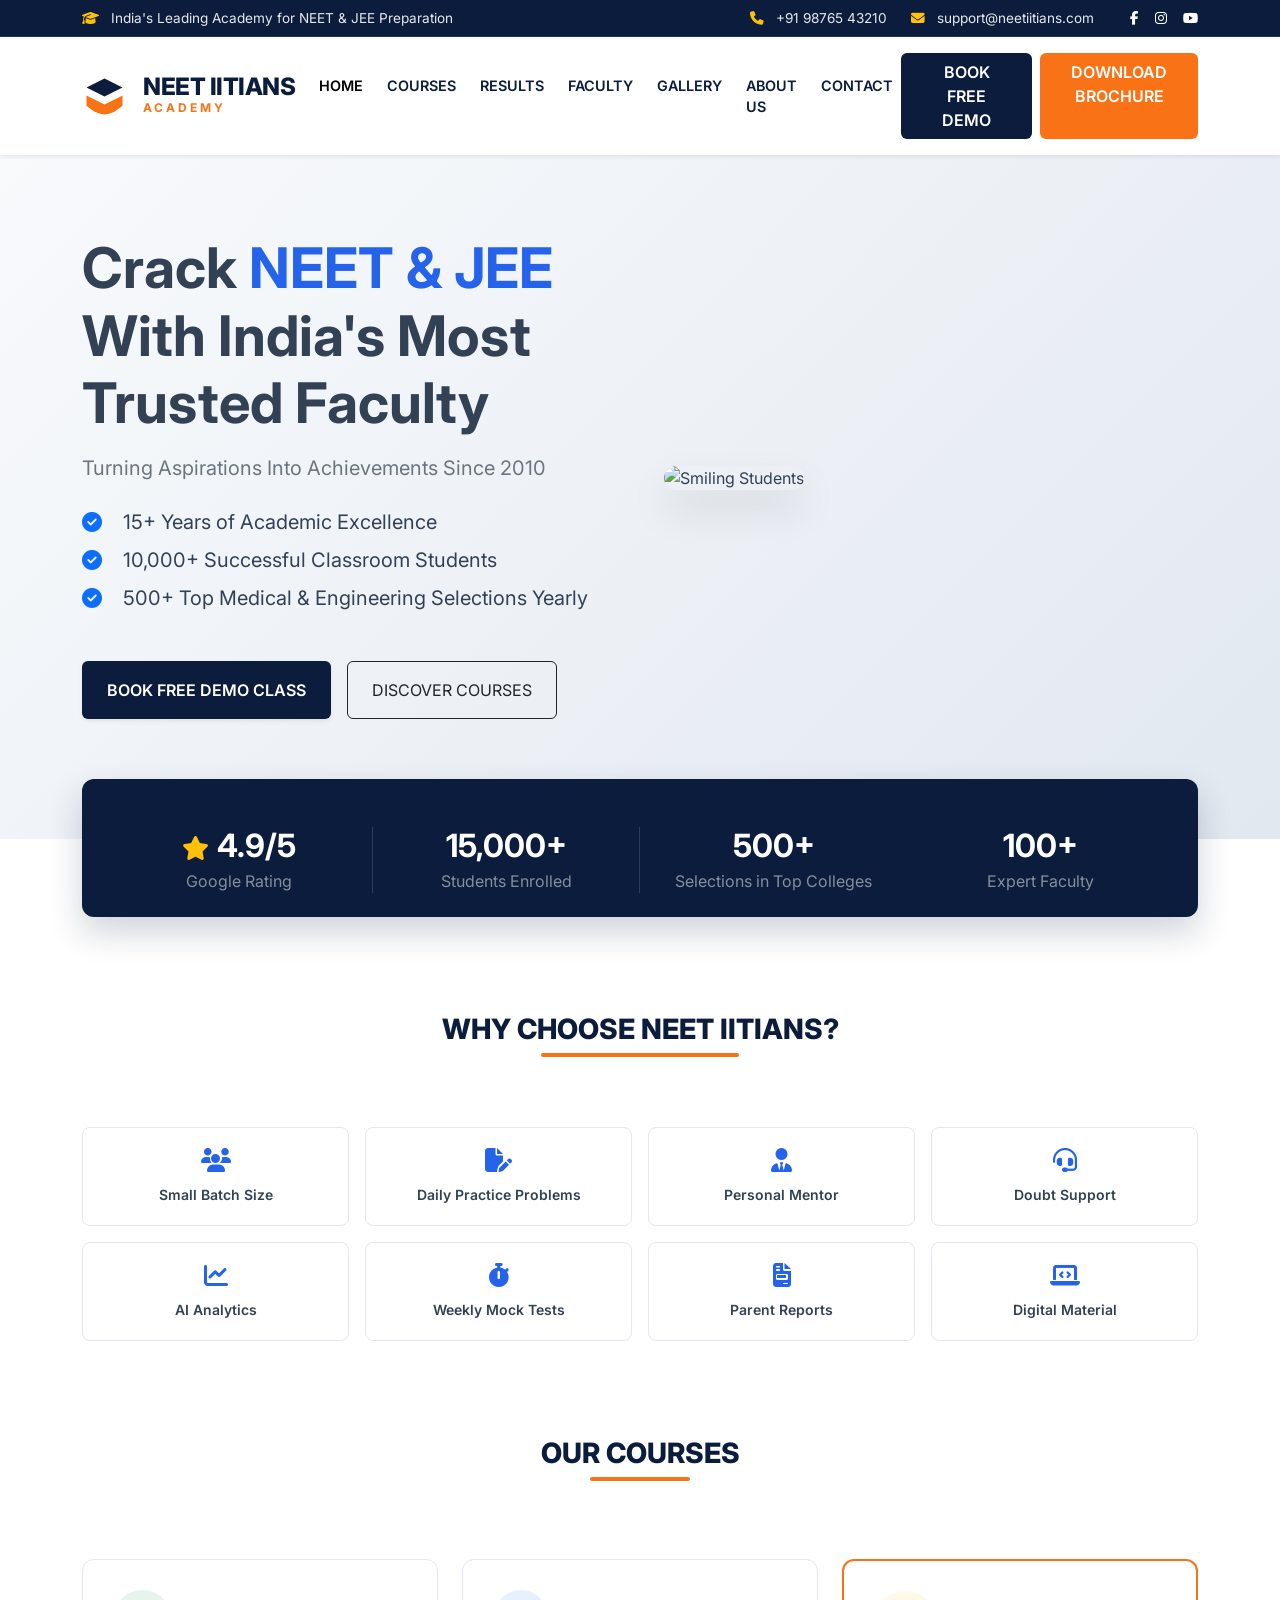
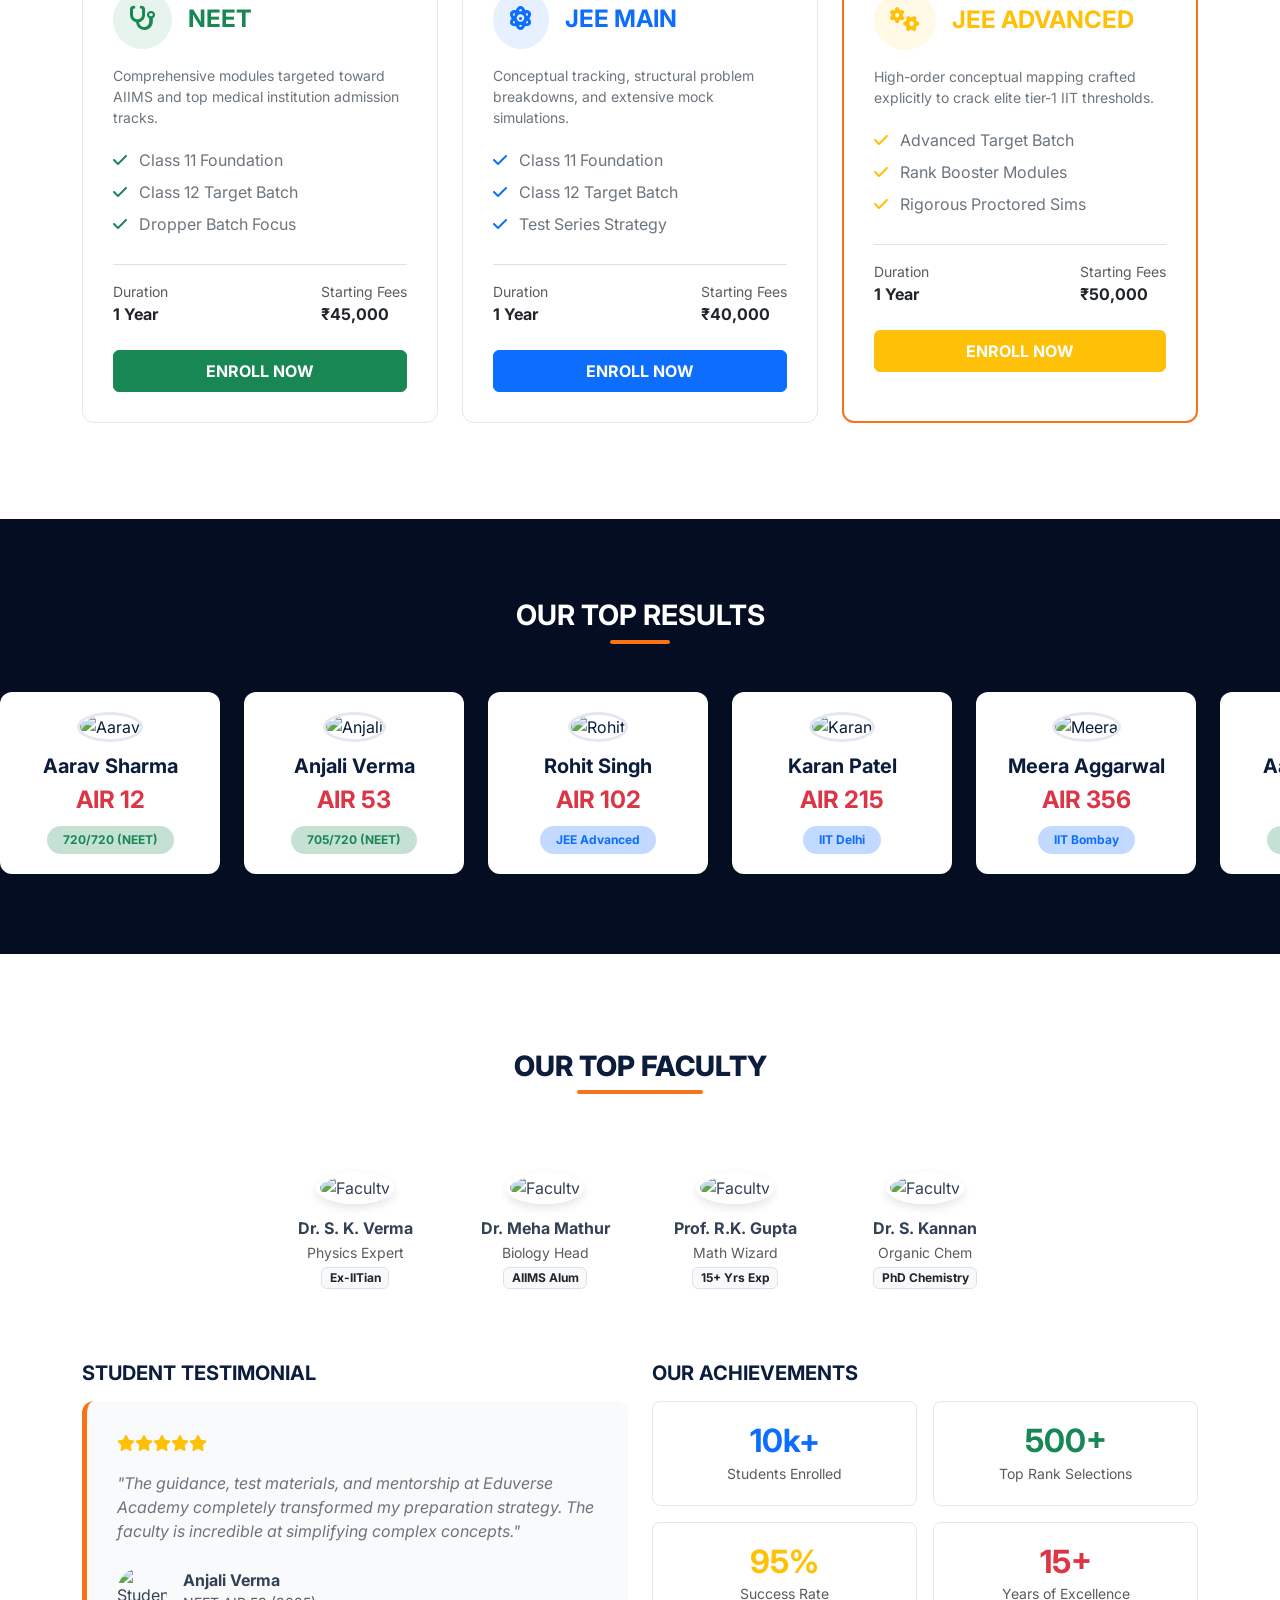
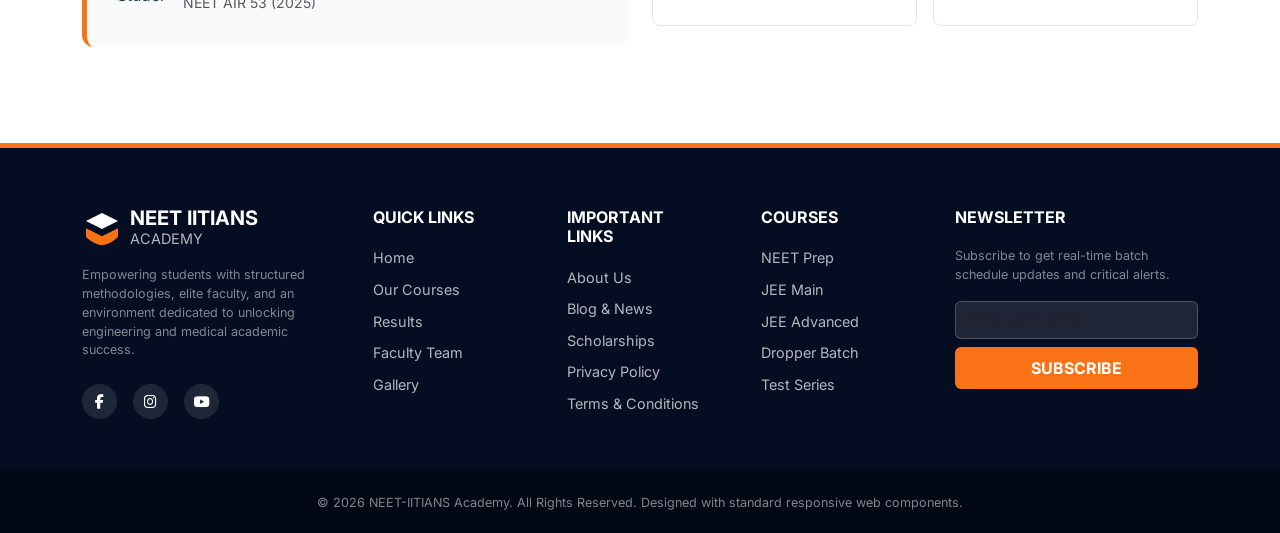
==== commit f7f461c3: "#changes all the eduverse to neet-iitians" ====
--- a/index.html
+++ b/index.html
@@ -22,7 +22,7 @@
             <div><i class="fa-solid fa-graduation-cap me-2 text-warning"></i> India's Leading Academy for NEET & JEE Preparation</div>
             <div class="d-flex align-items-center">
                 <span class="me-4"><i class="fa-solid fa-phone me-2 text-warning"></i> +91 98765 43210</span>
-                <span class="me-4"><i class="fa-solid fa-envelope me-2 text-warning"></i> support@eduverse.com</span>
+                <span class="me-4"><i class="fa-solid fa-envelope me-2 text-warning"></i> support@neetiitians.com</span>
                 <div class="social-anchors">
                     <a href="#"><i class="fa-brands fa-facebook-f"></i></a>
                     <a href="#"><i class="fa-brands fa-instagram"></i></a>
@@ -40,7 +40,7 @@
                     <path d="M5 24V35C5 35 15 45 25 45C35 45 45 35 45 35V24L25 34L5 24Z" fill="#f97316"/>
                 </svg>
                 <div>
-                    <div class="logo-text-primary fs-4">EDUVERSE</div>
+                    <div class="logo-text-primary fs-4">NEET IITIANS</div>
                     <div class="logo-text-secondary">ACADEMY</div>
                 </div>
             </a>
@@ -386,7 +386,7 @@
         </div>
 
         <div class="copyright-bar text-center">
-            <span class="text-white-50 small">&copy; 2026 Eduverse Academy. All Rights Reserved. Designed with standard responsive web components.</span>
+            <span class="text-white-50 small">&copy; 2026 NEET-IITIANS Academy. All Rights Reserved. Designed with standard responsive web components.</span>
         </div>
     </footer>
 
